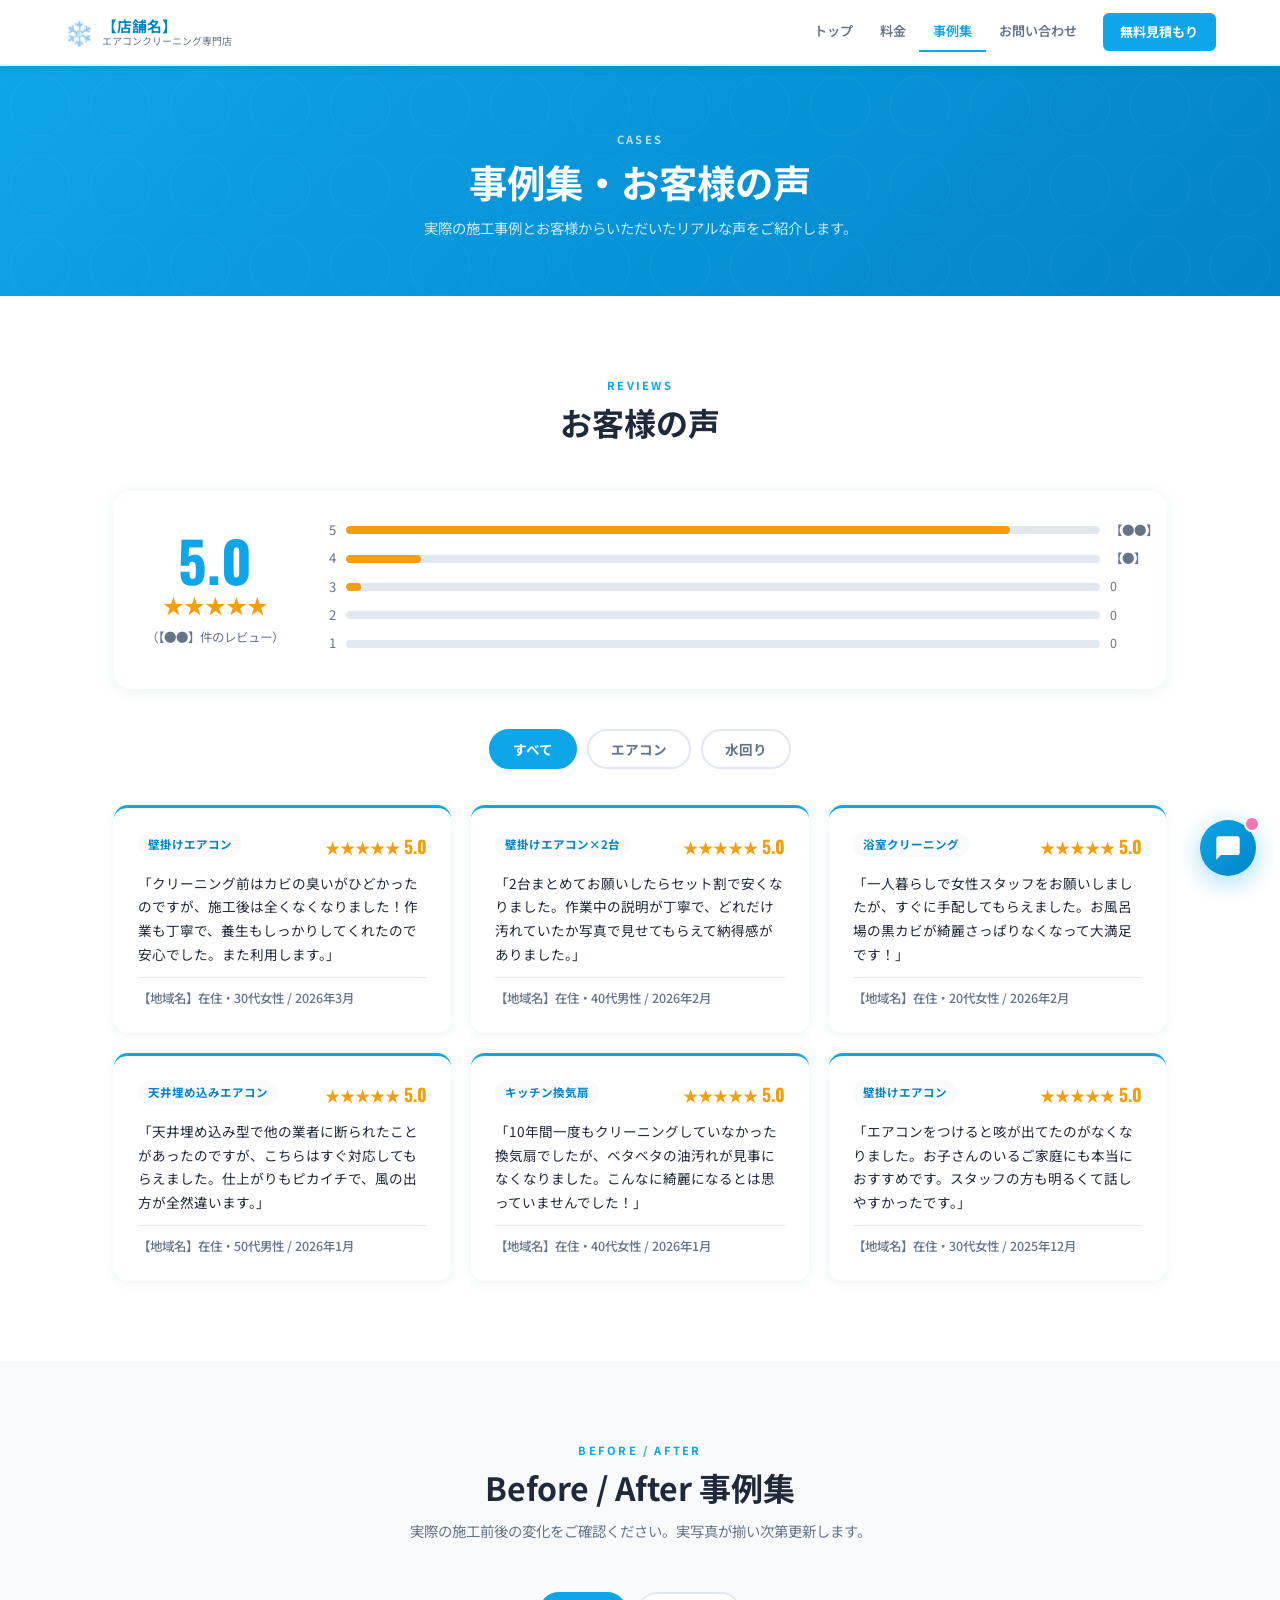
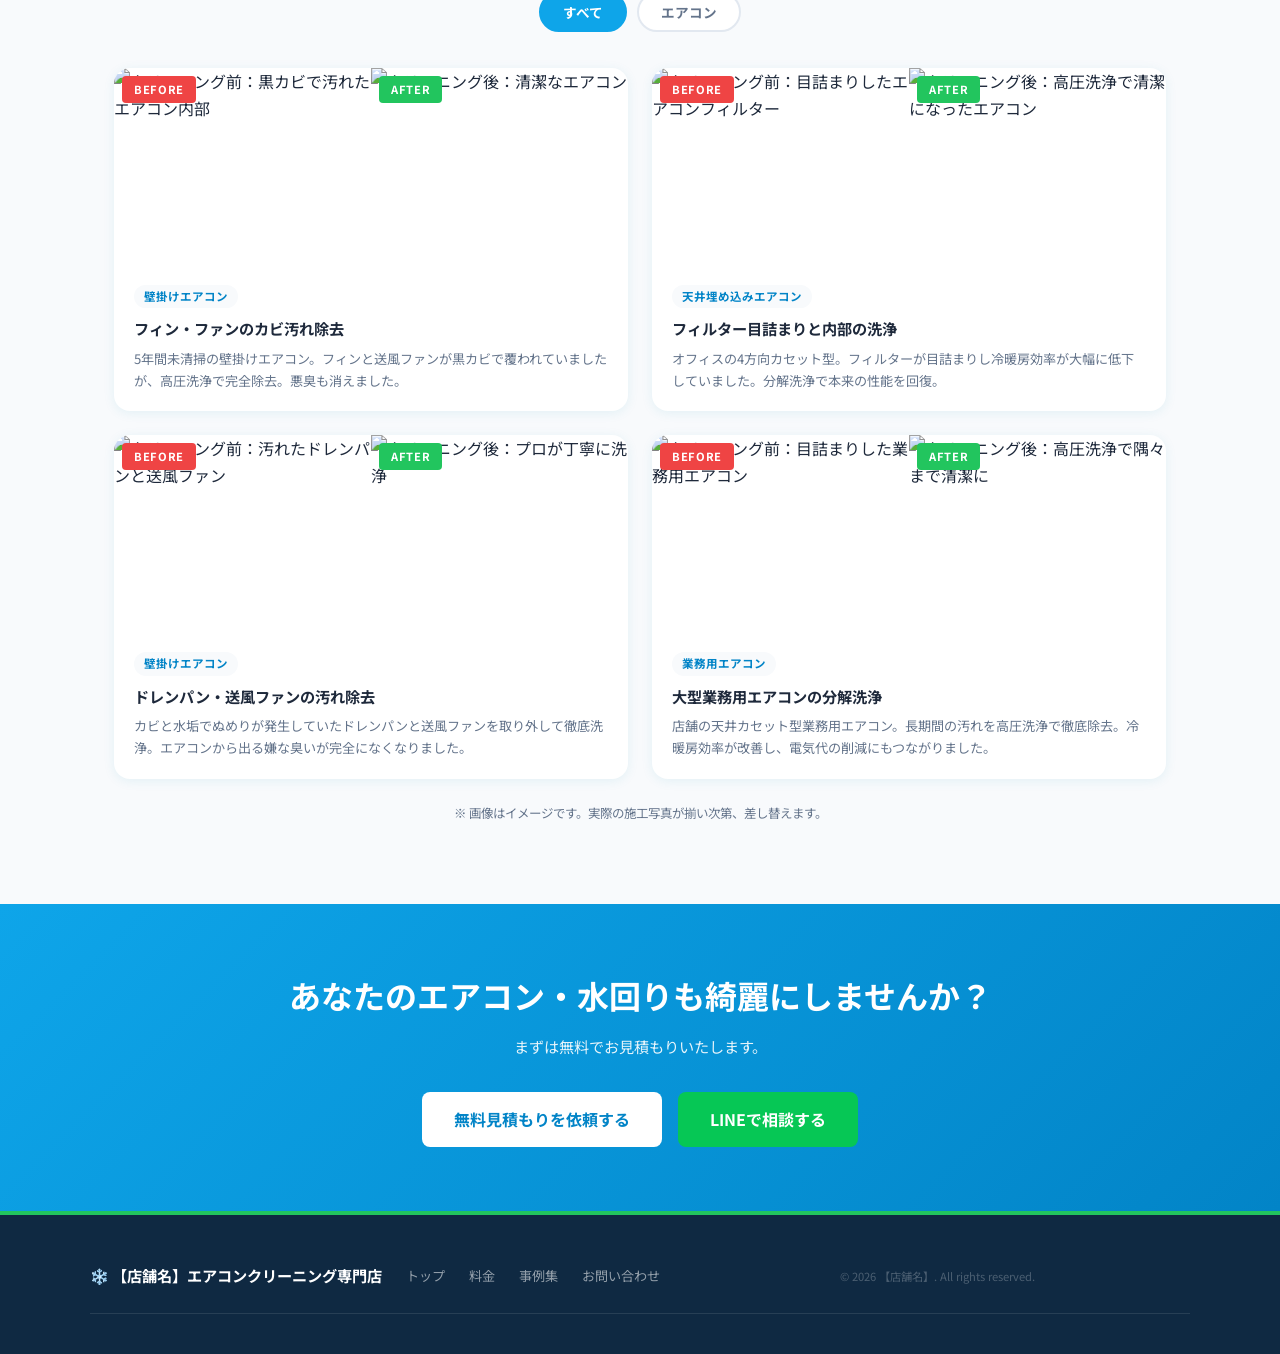
==== cases.html @ 5e92447d "エアコンクリーニング専門店HP 初版 Co-Authored-By: Claude Sonnet 4.6 <noreply@anthropic.com>" ====
<!DOCTYPE html>
<html lang="ja">
<head>
  <meta charset="UTF-8">
  <meta name="viewport" content="width=device-width, initial-scale=1.0">
  <title>事例集・お客様の声 | 【地域名】エアコンクリーニング専門店</title>
  <meta name="description" content="エアコンクリーニング・水回りクリーニングのBefore/After事例とお客様の声。カビ・臭いの除去実績を写真つきで紹介。【地域名】対応。">
  <link rel="preconnect" href="https://fonts.googleapis.com">
  <link rel="preconnect" href="https://fonts.gstatic.com" crossorigin>
  <link href="https://fonts.googleapis.com/css2?family=Noto+Sans+JP:wght@400;500;700&family=Oswald:wght@500;700&display=swap" rel="stylesheet">
  <link rel="stylesheet" href="common.css">
  <style>
    /* ── フィルターボタン ── */
    .filter-bar {
      display: flex;
      gap: 10px;
      flex-wrap: wrap;
      justify-content: center;
      margin-bottom: 36px;
    }
    .filter-btn {
      padding: 8px 22px;
      border: 2px solid var(--border);
      border-radius: 24px;
      background: var(--white);
      color: var(--muted);
      font-size: 0.85rem;
      font-weight: 700;
      cursor: pointer;
      transition: all 0.2s;
      font-family: 'Noto Sans JP', sans-serif;
    }
    .filter-btn:hover, .filter-btn.active {
      border-color: var(--primary);
      background: var(--primary);
      color: var(--white);
    }

    /* ── レビューカード ── */
    .reviews-grid {
      display: grid;
      grid-template-columns: 1fr;
      gap: 20px;
    }
    @media (min-width: 640px) {
      .reviews-grid { grid-template-columns: repeat(2, 1fr); }
    }
    @media (min-width: 960px) {
      .reviews-grid { grid-template-columns: repeat(3, 1fr); }
    }
    .review-card {
      background: var(--white);
      border-radius: 14px;
      padding: 24px;
      box-shadow: 0 2px 12px rgba(8,145,178,0.09);
      border-top: 3px solid var(--primary);
      display: flex;
      flex-direction: column;
      gap: 10px;
      transition: box-shadow 0.2s;
    }
    .review-card:hover { box-shadow: 0 8px 28px rgba(8,145,178,0.16); }
    .review-card-top {
      display: flex;
      justify-content: space-between;
      align-items: flex-start;
      flex-wrap: wrap;
      gap: 6px;
    }
    .review-tag {
      display: inline-block;
      background: var(--gray);
      color: var(--primary2);
      font-size: 0.72rem;
      padding: 3px 10px;
      border-radius: 20px;
      font-weight: 700;
    }
    .review-stars { color: #F59E0B; font-size: 0.95rem; }
    .review-score {
      font-family: 'Oswald', sans-serif;
      font-size: 1.1rem;
      font-weight: 700;
      color: #F59E0B;
      margin-left: 4px;
    }
    .review-text {
      font-size: 0.85rem;
      color: var(--charcoal);
      line-height: 1.75;
      margin: 0;
      flex: 1;
    }
    .review-meta {
      font-size: 0.78rem;
      color: var(--muted);
      font-weight: 500;
      border-top: 1px solid var(--border);
      padding-top: 10px;
      margin-top: auto;
    }

    /* ── 総合評価バー ── */
    .rating-summary {
      background: var(--white);
      border-radius: 16px;
      padding: 28px 32px;
      box-shadow: 0 2px 16px rgba(8,145,178,0.1);
      display: flex;
      gap: 32px;
      align-items: center;
      flex-wrap: wrap;
      margin-bottom: 40px;
    }
    .rating-big {
      text-align: center;
      flex-shrink: 0;
    }
    .rating-big-num {
      font-family: 'Oswald', sans-serif;
      font-size: 3.5rem;
      font-weight: 700;
      color: var(--primary);
      line-height: 1;
    }
    .rating-big-stars { color: #F59E0B; font-size: 1.3rem; }
    .rating-big-count { font-size: 0.78rem; color: var(--muted); margin-top: 4px; }
    .rating-bars { flex: 1; min-width: 200px; }
    .rating-bar-row {
      display: flex;
      align-items: center;
      gap: 10px;
      margin-bottom: 6px;
      font-size: 0.82rem;
    }
    .rating-bar-label { color: var(--muted); width: 20px; text-align: right; flex-shrink: 0; }
    .rating-bar-track {
      flex: 1;
      height: 8px;
      background: var(--border);
      border-radius: 4px;
      overflow: hidden;
    }
    .rating-bar-fill {
      height: 100%;
      background: #F59E0B;
      border-radius: 4px;
    }
    .rating-bar-count { color: var(--muted); width: 24px; flex-shrink: 0; font-size: 0.78rem; }

    /* ── Before/After カード ── */
    .ba-grid {
      display: grid;
      grid-template-columns: 1fr;
      gap: 24px;
    }
    @media (min-width: 640px) {
      .ba-grid { grid-template-columns: repeat(2, 1fr); }
    }
    .ba-card {
      background: var(--white);
      border-radius: 16px;
      overflow: hidden;
      box-shadow: 0 2px 12px rgba(8,145,178,0.09);
      transition: box-shadow 0.2s;
    }
    .ba-card:hover { box-shadow: 0 8px 28px rgba(8,145,178,0.16); }
    .ba-images {
      display: grid;
      grid-template-columns: 1fr 1fr;
    }
    .ba-img {
      position: relative;
      aspect-ratio: 4/3;
      overflow: hidden;
    }
    .ba-img img {
      width: 100%;
      height: 100%;
      object-fit: cover;
      display: block;
      transition: transform 0.4s ease;
    }
    .ba-card:hover .ba-img img { transform: scale(1.04); }
    .ba-label {
      position: absolute;
      top: 8px;
      left: 8px;
      font-size: 0.7rem;
      font-weight: 700;
      padding: 4px 12px;
      border-radius: 4px;
      letter-spacing: 0.06em;
      z-index: 1;
    }
    .ba-img.before .ba-label { background: #EF4444; color: var(--white); }
    .ba-img.after  .ba-label { background: var(--green); color: var(--white); }
    .ba-body { padding: 20px; }
    .ba-tag {
      display: inline-block;
      background: var(--gray);
      color: var(--primary2);
      font-size: 0.72rem;
      padding: 2px 10px;
      border-radius: 20px;
      font-weight: 700;
      margin-bottom: 8px;
    }
    .ba-body h3 {
      font-size: 0.95rem;
      font-weight: 700;
      color: var(--charcoal);
      margin: 0 0 6px;
    }
    .ba-body p {
      font-size: 0.82rem;
      color: var(--muted);
      line-height: 1.65;
      margin: 0;
    }

    /* フェードイン */
    .fade-in { opacity: 0; transform: translateY(20px); transition: opacity 0.6s ease, transform 0.6s ease; }
    .fade-in.visible { opacity: 1; transform: none; }

    /* フィルター非表示 */
    .review-card[data-hidden], .ba-card[data-hidden] { display: none; }
  </style>
</head>
<body>

<!-- ヘッダー -->
<header class="site-header">
  <div class="header-inner">
    <a class="site-logo" href="index.html">
      <span class="logo-icon">❄️</span>
      <span class="logo-text">【店舗名】<small>エアコンクリーニング専門店</small></span>
    </a>
    <button class="hamburger" id="hamburger" aria-label="メニューを開く" aria-expanded="false">
      <span></span><span></span><span></span>
    </button>
    <nav class="global-nav" id="global-nav" aria-hidden="true">
      <ul>
        <li><a href="index.html">トップ</a></li>
        <li><a href="price.html">料金</a></li>
        <li><a href="cases.html" class="active">事例集</a></li>
        <li><a href="contact.html">お問い合わせ</a></li>
      </ul>
      <a href="contact.html" class="btn-primary nav-cta">無料見積もり</a>
    </nav>
  </div>
</header>

<!-- ページヒーロー -->
<div class="page-hero">
  <div class="container">
    <p class="page-hero-label">CASES</p>
    <h1 class="page-hero-title">事例集・お客様の声</h1>
    <p class="page-hero-desc">実際の施工事例とお客様からいただいたリアルな声をご紹介します。</p>
  </div>
</div>

<!-- お客様の声 -->
<section class="section" style="background: var(--white);">
  <div class="container">
    <div class="section-header fade-in">
      <p class="section-label">REVIEWS</p>
      <h2 class="section-title">お客様の声</h2>
    </div>

    <!-- 総合評価 -->
    <div class="rating-summary fade-in">
      <div class="rating-big">
        <div class="rating-big-num">5.0</div>
        <div class="rating-big-stars">★★★★★</div>
        <div class="rating-big-count">（【●●】件のレビュー）</div>
      </div>
      <div class="rating-bars">
        <div class="rating-bar-row">
          <span class="rating-bar-label">5</span>
          <div class="rating-bar-track"><div class="rating-bar-fill" style="width:88%"></div></div>
          <span class="rating-bar-count">【●●】</span>
        </div>
        <div class="rating-bar-row">
          <span class="rating-bar-label">4</span>
          <div class="rating-bar-track"><div class="rating-bar-fill" style="width:10%"></div></div>
          <span class="rating-bar-count">【●】</span>
        </div>
        <div class="rating-bar-row">
          <span class="rating-bar-label">3</span>
          <div class="rating-bar-track"><div class="rating-bar-fill" style="width:2%"></div></div>
          <span class="rating-bar-count">0</span>
        </div>
        <div class="rating-bar-row">
          <span class="rating-bar-label">2</span>
          <div class="rating-bar-track"><div class="rating-bar-fill" style="width:0%"></div></div>
          <span class="rating-bar-count">0</span>
        </div>
        <div class="rating-bar-row">
          <span class="rating-bar-label">1</span>
          <div class="rating-bar-track"><div class="rating-bar-fill" style="width:0%"></div></div>
          <span class="rating-bar-count">0</span>
        </div>
      </div>
    </div>

    <!-- フィルター -->
    <div class="filter-bar fade-in" id="review-filter">
      <button class="filter-btn active" data-filter="all">すべて</button>
      <button class="filter-btn" data-filter="aircon">エアコン</button>
      <button class="filter-btn" data-filter="water">水回り</button>
    </div>

    <!-- レビューカード -->
    <div class="reviews-grid" id="reviews-grid">
      <div class="review-card fade-in" data-category="aircon">
        <div class="review-card-top">
          <span class="review-tag">壁掛けエアコン</span>
          <span><span class="review-stars">★★★★★</span><span class="review-score">5.0</span></span>
        </div>
        <p class="review-text">「クリーニング前はカビの臭いがひどかったのですが、施工後は全くなくなりました！作業も丁寧で、養生もしっかりしてくれたので安心でした。また利用します。」</p>
        <div class="review-meta">【地域名】在住・30代女性 / 2026年3月</div>
      </div>

      <div class="review-card fade-in" data-category="aircon">
        <div class="review-card-top">
          <span class="review-tag">壁掛けエアコン×2台</span>
          <span><span class="review-stars">★★★★★</span><span class="review-score">5.0</span></span>
        </div>
        <p class="review-text">「2台まとめてお願いしたらセット割で安くなりました。作業中の説明が丁寧で、どれだけ汚れていたか写真で見せてもらえて納得感がありました。」</p>
        <div class="review-meta">【地域名】在住・40代男性 / 2026年2月</div>
      </div>

      <div class="review-card fade-in" data-category="water">
        <div class="review-card-top">
          <span class="review-tag">浴室クリーニング</span>
          <span><span class="review-stars">★★★★★</span><span class="review-score">5.0</span></span>
        </div>
        <p class="review-text">「一人暮らしで女性スタッフをお願いしましたが、すぐに手配してもらえました。お風呂場の黒カビが綺麗さっぱりなくなって大満足です！」</p>
        <div class="review-meta">【地域名】在住・20代女性 / 2026年2月</div>
      </div>

      <div class="review-card fade-in" data-category="aircon">
        <div class="review-card-top">
          <span class="review-tag">天井埋め込みエアコン</span>
          <span><span class="review-stars">★★★★★</span><span class="review-score">5.0</span></span>
        </div>
        <p class="review-text">「天井埋め込み型で他の業者に断られたことがあったのですが、こちらはすぐ対応してもらえました。仕上がりもピカイチで、風の出方が全然違います。」</p>
        <div class="review-meta">【地域名】在住・50代男性 / 2026年1月</div>
      </div>

      <div class="review-card fade-in" data-category="water">
        <div class="review-card-top">
          <span class="review-tag">キッチン換気扇</span>
          <span><span class="review-stars">★★★★★</span><span class="review-score">5.0</span></span>
        </div>
        <p class="review-text">「10年間一度もクリーニングしていなかった換気扇でしたが、ベタベタの油汚れが見事になくなりました。こんなに綺麗になるとは思っていませんでした！」</p>
        <div class="review-meta">【地域名】在住・40代女性 / 2026年1月</div>
      </div>

      <div class="review-card fade-in" data-category="aircon">
        <div class="review-card-top">
          <span class="review-tag">壁掛けエアコン</span>
          <span><span class="review-stars">★★★★★</span><span class="review-score">5.0</span></span>
        </div>
        <p class="review-text">「エアコンをつけると咳が出てたのがなくなりました。お子さんのいるご家庭にも本当におすすめです。スタッフの方も明るくて話しやすかったです。」</p>
        <div class="review-meta">【地域名】在住・30代女性 / 2025年12月</div>
      </div>
    </div>
  </div>
</section>

<!-- Before/After 事例集 -->
<section class="section" style="background: var(--gray);">
  <div class="container">
    <div class="section-header fade-in">
      <p class="section-label">BEFORE / AFTER</p>
      <h2 class="section-title">Before / After 事例集</h2>
      <p class="section-desc">実際の施工前後の変化をご確認ください。実写真が揃い次第更新します。</p>
    </div>

    <!-- フィルター -->
    <div class="filter-bar fade-in" id="ba-filter">
      <button class="filter-btn active" data-filter="all">すべて</button>
      <button class="filter-btn" data-filter="aircon">エアコン</button>
    </div>

    <div class="ba-grid" id="ba-grid">
      <!-- エアコン事例1 -->
      <div class="ba-card fade-in" data-category="aircon">
        <div class="ba-images">
          <div class="ba-img before">
            <span class="ba-label">BEFORE</span>
            <img src="https://images.unsplash.com/photo-1558618666-fcd25c85cd64?w=500&q=75&auto=format&fit=crop&sat=-80&bri=-20"
                 alt="クリーニング前：黒カビで汚れたエアコン内部">
          </div>
          <div class="ba-img after">
            <span class="ba-label">AFTER</span>
            <img src="https://images.unsplash.com/photo-1621905251189-9e3c8d37c8b2?w=500&q=75&auto=format&fit=crop"
                 alt="クリーニング後：清潔なエアコン">
          </div>
        </div>
        <div class="ba-body">
          <span class="ba-tag">壁掛けエアコン</span>
          <h3>フィン・ファンのカビ汚れ除去</h3>
          <p>5年間未清掃の壁掛けエアコン。フィンと送風ファンが黒カビで覆われていましたが、高圧洗浄で完全除去。悪臭も消えました。</p>
        </div>
      </div>

      <!-- エアコン事例2 -->
      <div class="ba-card fade-in" data-category="aircon">
        <div class="ba-images">
          <div class="ba-img before">
            <span class="ba-label">BEFORE</span>
            <img src="https://images.unsplash.com/photo-1584820927498-cad076eea68c?w=500&q=75&auto=format&fit=crop"
                 alt="クリーニング前：目詰まりしたエアコンフィルター">
          </div>
          <div class="ba-img after">
            <span class="ba-label">AFTER</span>
            <img src="https://images.unsplash.com/photo-1621905251189-9e3c8d37c8b2?w=500&q=75&auto=format&fit=crop&crop=top"
                 alt="クリーニング後：高圧洗浄で清潔になったエアコン">
          </div>
        </div>
        <div class="ba-body">
          <span class="ba-tag">天井埋め込みエアコン</span>
          <h3>フィルター目詰まりと内部の洗浄</h3>
          <p>オフィスの4方向カセット型。フィルターが目詰まりし冷暖房効率が大幅に低下していました。分解洗浄で本来の性能を回復。</p>
        </div>
      </div>

      <!-- エアコン事例3：ドレンパン・送風ファン -->
      <div class="ba-card fade-in" data-category="aircon">
        <div class="ba-images">
          <div class="ba-img before">
            <span class="ba-label">BEFORE</span>
            <img src="https://images.unsplash.com/photo-1558618666-fcd25c85cd64?w=500&q=75&auto=format&fit=crop&sat=-80&bri=-30"
                 alt="クリーニング前：汚れたドレンパンと送風ファン">
          </div>
          <div class="ba-img after">
            <span class="ba-label">AFTER</span>
            <img src="https://images.unsplash.com/photo-1581578731548-c64695cc6952?w=500&q=75&auto=format&fit=crop"
                 alt="クリーニング後：プロが丁寧に洗浄">
          </div>
        </div>
        <div class="ba-body">
          <span class="ba-tag">壁掛けエアコン</span>
          <h3>ドレンパン・送風ファンの汚れ除去</h3>
          <p>カビと水垢でぬめりが発生していたドレンパンと送風ファンを取り外して徹底洗浄。エアコンから出る嫌な臭いが完全になくなりました。</p>
        </div>
      </div>

      <!-- エアコン事例4：業務用エアコン -->
      <div class="ba-card fade-in" data-category="aircon">
        <div class="ba-images">
          <div class="ba-img before">
            <span class="ba-label">BEFORE</span>
            <img src="https://images.unsplash.com/photo-1584820927498-cad076eea68c?w=500&q=75&auto=format&fit=crop&sat=-80&bri=-30"
                 alt="クリーニング前：目詰まりした業務用エアコン">
          </div>
          <div class="ba-img after">
            <span class="ba-label">AFTER</span>
            <img src="https://images.unsplash.com/photo-1621905251189-9e3c8d37c8b2?w=500&q=75&auto=format&fit=crop"
                 alt="クリーニング後：高圧洗浄で隅々まで清潔に">
          </div>
        </div>
        <div class="ba-body">
          <span class="ba-tag">業務用エアコン</span>
          <h3>大型業務用エアコンの分解洗浄</h3>
          <p>店舗の天井カセット型業務用エアコン。長期間の汚れを高圧洗浄で徹底除去。冷暖房効率が改善し、電気代の削減にもつながりました。</p>
        </div>
      </div>
    </div>

    <p class="fade-in" style="text-align:center; margin-top: 24px; font-size: 0.78rem; color: var(--muted);">
      ※ 画像はイメージです。実際の施工写真が揃い次第、差し替えます。
    </p>
  </div>
</section>

<!-- CTA -->
<section style="background: linear-gradient(135deg, var(--primary) 0%, var(--primary2) 100%); color: var(--white); text-align: center; padding: 64px 24px;" class="fade-in">
  <h2 style="font-size: clamp(1.4rem, 3.5vw, 2rem); font-weight: 700; margin: 0 0 12px;">あなたのエアコン・水回りも綺麗にしませんか？</h2>
  <p style="font-size: 0.95rem; opacity: 0.9; margin: 0 0 32px;">まずは無料でお見積もりいたします。</p>
  <div style="display: flex; gap: 16px; justify-content: center; flex-wrap: wrap;">
    <a href="contact.html" style="background: var(--white); color: var(--primary2); font-weight: 700; padding: 14px 32px; border-radius: 8px; text-decoration: none; font-size: 1rem; transition: background 0.2s;">無料見積もりを依頼する</a>
    <a href="contact.html" style="display: inline-flex; align-items: center; gap: 8px; background: #06C755; color: var(--white); font-size: 1rem; font-weight: 700; padding: 14px 32px; border-radius: 8px; text-decoration: none; transition: background 0.2s;">LINEで相談する</a>
  </div>
</section>

<!-- フッター -->
<footer class="site-footer">
  <div class="footer-inner">
    <div class="footer-logo">
      <span>❄️ 【店舗名】エアコンクリーニング専門店</span>
    </div>
    <nav class="footer-nav">
      <a href="index.html">トップ</a>
      <a href="price.html">料金</a>
      <a href="cases.html">事例集</a>
      <a href="contact.html">お問い合わせ</a>
    </nav>
    <p class="footer-copy">&copy; 2026 【店舗名】. All rights reserved.</p>
  </div>
</footer>

<!-- チャットボット -->
<div class="chatbot-launcher" id="chatbot-launcher" aria-label="チャットを開く">
  <svg width="28" height="28" viewBox="0 0 24 24" fill="currentColor"><path d="M20 2H4c-1.1 0-2 .9-2 2v18l4-4h14c1.1 0 2-.9 2-2V4c0-1.1-.9-2-2-2z"/></svg>
  <span class="badge-dot"></span>
</div>
<div class="chatbot-window" id="chatbot-window" aria-hidden="true">
  <div class="chatbot-header">
    <span>💬 サポートチャット</span>
    <button class="chatbot-close" aria-label="チャットを閉じる">✕</button>
  </div>
  <div class="chatbot-messages" id="chatbot-messages"></div>
  <div class="chatbot-quick" id="chatbot-quick"></div>
  <div class="chatbot-input-row">
    <input type="text" class="chatbot-input" placeholder="質問を入力…" aria-label="メッセージを入力">
    <button class="chatbot-send" aria-label="送信">
      <svg width="18" height="18" viewBox="0 0 24 24" fill="currentColor"><path d="M2.01 21L23 12 2.01 3 2 10l15 2-15 2z"/></svg>
    </button>
  </div>
</div>

<script src="js/chatbot.js"></script>
<script>
/* ハンバーガーメニュー */
const hamburger = document.getElementById('hamburger');
const globalNav = document.getElementById('global-nav');
if (hamburger && globalNav) {
  hamburger.addEventListener('click', () => {
    const isOpen = hamburger.getAttribute('aria-expanded') === 'true';
    hamburger.setAttribute('aria-expanded', !isOpen);
    hamburger.classList.toggle('open', !isOpen);
    globalNav.classList.toggle('open', !isOpen);
    globalNav.setAttribute('aria-hidden', isOpen);
  });
}

/* フィルター機能（レビュー） */
function setupFilter(filterId, gridId) {
  const bar = document.getElementById(filterId);
  const grid = document.getElementById(gridId);
  if (!bar || !grid) return;
  bar.addEventListener('click', e => {
    const btn = e.target.closest('.filter-btn');
    if (!btn) return;
    bar.querySelectorAll('.filter-btn').forEach(b => b.classList.remove('active'));
    btn.classList.add('active');
    const filter = btn.dataset.filter;
    grid.querySelectorAll('[data-category]').forEach(card => {
      if (filter === 'all' || card.dataset.category === filter) {
        delete card.dataset.hidden;
        card.style.display = '';
      } else {
        card.dataset.hidden = '1';
        card.style.display = 'none';
      }
    });
  });
}
setupFilter('review-filter', 'reviews-grid');
setupFilter('ba-filter', 'ba-grid');

/* フェードイン */
const fadeEls = document.querySelectorAll('.fade-in');
if ('IntersectionObserver' in window) {
  const io = new IntersectionObserver((entries) => {
    entries.forEach(e => { if (e.isIntersecting) { e.target.classList.add('visible'); io.unobserve(e.target); } });
  }, { threshold: 0.1 });
  fadeEls.forEach(el => io.observe(el));
} else {
  fadeEls.forEach(el => el.classList.add('visible'));
}
</script>
</body>
</html>
---- common.css ----
/* =====================================================
   エアコンクリーニング専門店 — 共通スタイル
   カラー：水色・黄緑・ピンク（清潔・爽快・信頼）
   ===================================================== */

/* ── CSS変数 ── */
:root {
  --primary:   #0EA5E9;   /* 水色メイン（明るい空色）*/
  --primary2:  #0284C7;   /* 水色ダーク */
  --primary-bg:#E0F7FA;   /* 水色超薄（背景）*/
  --green:     #22C55E;   /* 黄緑メイン */
  --green2:    #65A30D;   /* 黄緑ダーク */
  --green-bg:  #F0FDF4;   /* 黄緑超薄（背景）*/
  --pink:      #F472B6;   /* ピンクメイン */
  --pink2:     #DB2777;   /* ピンクダーク */
  --pink-bg:   #FDF2F8;   /* ピンク超薄（背景）*/
  --charcoal:  #1E293B;   /* テキスト */
  --bg:        #F8FAFC;   /* セクション背景（清潔感のある薄グレー）*/
  --muted:     #64748B;   /* サブテキスト */
  --border:    #E2E8F0;   /* ボーダー */
  --white:     #FFFFFF;

  /* 後方互換エイリアス（各HTMLページのインラインスタイルが参照） */
  --gray:      #F8FAFC;   /* 旧 #F0F9FF → 青みを抑えクリーンに */
  --primary3:  #E0F7FA;   /* 水色薄（旧 #CFFAFE）*/
  --green2:    #16A34A;   /* 黄緑ダーク */
  --pink2:     #DB2777;   /* ピンクダーク */
  --border:    #E2E8F0;   /* 旧 #BAE6FD → 薄くニュートラルに */
}

/* ── リセット ── */
*, *::before, *::after { box-sizing: border-box; margin: 0; padding: 0; }
html { scroll-behavior: smooth; }
body {
  font-family: 'Noto Sans JP', sans-serif;
  color: var(--charcoal);
  background: var(--white);
  line-height: 1.7;
  font-size: 16px;
  -webkit-font-smoothing: antialiased;
}
img { max-width: 100%; height: auto; display: block; }
a   { color: inherit; text-decoration: none; }
ul, ol { list-style: none; }

/* ── レイアウト ── */
/* HTMLで使うクラス名に両方対応 */
.container,
.section-inner {
  max-width: 1100px;
  margin: 0 auto;
  padding: 0 1.5rem;
}

/* ── セクション ── */
.section { padding: 5rem 1.5rem; }

.section-header {
  text-align: center;
  margin-bottom: 3rem;
}

/* セクションラベル（英字小見出し） */
.section-label,
.section-tag {
  display: block;
  font-size: 0.7rem;
  font-weight: 700;
  letter-spacing: 0.2em;
  text-transform: uppercase;
  color: var(--primary);
  margin-bottom: 0.4rem;
}

/* セクションタイトル */
.section-title {
  font-size: clamp(1.4rem, 3vw, 2rem);
  font-weight: 700;
  color: var(--charcoal);
  line-height: 1.3;
  margin-bottom: 0.6rem;
}

/* セクション説明文 */
.section-desc,
.section-lead {
  font-size: 0.9rem;
  color: var(--muted);
  line-height: 1.8;
  max-width: 560px;
  margin: 0 auto;
}

/* ── ボタン ── */
.btn-primary {
  display: inline-flex;
  align-items: center;
  justify-content: center;
  background: var(--primary);
  color: #fff;
  font-weight: 700;
  font-size: 0.95rem;
  padding: 0.85rem 2rem;
  border-radius: 8px;
  text-decoration: none;
  transition: all 0.2s;
  min-height: 44px;
  border: none;
  cursor: pointer;
  gap: 0.4rem;
}
.btn-primary:hover {
  background: var(--primary2);
  transform: translateY(-2px);
  box-shadow: 0 6px 20px rgba(14,165,233,.3);
}

/* 光背景用アウトラインボタン（水色ボーダー） */
.btn-outline {
  display: inline-flex;
  align-items: center;
  justify-content: center;
  border: 2px solid var(--primary);
  color: var(--primary);
  background: transparent;
  font-weight: 700;
  font-size: 0.95rem;
  padding: 0.8rem 2rem;
  border-radius: 8px;
  text-decoration: none;
  transition: all 0.2s;
  min-height: 44px;
  gap: 0.4rem;
}
.btn-outline:hover {
  background: var(--primary);
  color: #fff;
}

/* 暗背景用アウトラインボタン（白ボーダー） */
.btn-outline-white {
  display: inline-flex;
  align-items: center;
  justify-content: center;
  border: 2px solid rgba(255,255,255,0.7);
  color: rgba(255,255,255,0.9);
  background: transparent;
  font-weight: 700;
  font-size: 0.95rem;
  padding: 0.8rem 2rem;
  border-radius: 8px;
  text-decoration: none;
  transition: all 0.2s;
  min-height: 44px;
}
.btn-outline-white:hover {
  border-color: #fff;
  color: #fff;
  background: rgba(255,255,255,0.15);
}

/* ── ヘッダー ── */
.site-header {
  background: var(--white);
  position: sticky;
  top: 0;
  z-index: 100;
  border-bottom: 2px solid var(--primary-bg);
  box-shadow: 0 1px 12px rgba(0,0,0,0.06);
}

.header-inner {
  max-width: 1200px;
  margin: 0 auto;
  padding: 0 1.5rem;
  display: flex;
  align-items: center;
  justify-content: space-between;
  height: 64px;
  gap: 1rem;
}

/* ロゴ */
.site-logo,
.logo-area {
  display: flex;
  align-items: center;
  gap: 0.5rem;
  text-decoration: none;
  flex-shrink: 0;
  color: inherit;
}
.logo-icon { font-size: 1.5rem; line-height: 1; }
.logo-text {
  line-height: 1.25;
  font-weight: 700;
  font-size: 0.92rem;
  color: var(--primary2);
}
.logo-text small {
  display: block;
  font-size: 0.62rem;
  font-weight: 400;
  color: var(--muted);
}

/* グローバルナビ — class と id 両方に対応 */
.global-nav,
#global-nav {
  display: flex;
  align-items: center;
  gap: 0.25rem;
}
.global-nav ul,
#global-nav ul {
  display: flex;
  align-items: center;
  gap: 0;
  list-style: none;
}
.global-nav ul li a,
#global-nav ul li a {
  color: var(--muted);
  font-size: 0.82rem;
  font-weight: 600;
  padding: 0.5rem 0.85rem;
  display: block;
  transition: color 0.2s;
  border-bottom: 2px solid transparent;
  white-space: nowrap;
}
.global-nav ul li a:hover,
.global-nav ul li a.active,
#global-nav ul li a:hover,
#global-nav ul li a.active {
  color: var(--primary);
  border-bottom-color: var(--primary);
}

/* ナビ内CTAボタン */
.nav-cta {
  background: var(--primary) !important;
  color: #fff !important;
  font-weight: 700 !important;
  font-size: 0.82rem !important;
  padding: 0.5rem 1.1rem !important;
  border-radius: 6px !important;
  margin-left: 0.5rem;
  white-space: nowrap;
  border-bottom: none !important;
  min-height: 36px;
  display: inline-flex !important;
  align-items: center;
  text-decoration: none;
  transition: background 0.2s;
}
.nav-cta:hover { background: var(--primary2) !important; }

/* ハンバーガー */
.hamburger,
.nav-toggle {
  display: none;
  flex-direction: column;
  gap: 5px;
  background: none;
  border: none;
  cursor: pointer;
  padding: 0.5rem;
  flex-shrink: 0;
  min-height: 44px;
  min-width: 44px;
  justify-content: center;
}
.hamburger span,
.nav-toggle span {
  display: block;
  width: 22px;
  height: 2px;
  background: var(--charcoal);
  border-radius: 2px;
  transition: all 0.3s;
}

/* ── ページヒーロー（下層ページ共通）── */
.page-hero {
  background: linear-gradient(135deg, var(--primary) 0%, var(--primary2) 100%);
  padding: 4rem 1.5rem 3.5rem;
  text-align: center;
  position: relative;
  overflow: hidden;
}
.page-hero::before {
  content: '';
  position: absolute;
  inset: 0;
  background: url("data:image/svg+xml,%3Csvg width='80' height='80' viewBox='0 0 80 80' xmlns='http://www.w3.org/2000/svg'%3E%3Cg fill='none'%3E%3Ccircle cx='40' cy='40' r='30' stroke='%23fff' stroke-width='0.5' stroke-opacity='0.08'/%3E%3C/g%3E%3C/svg%3E");
}
.page-hero .container { position: relative; z-index: 1; }

/* ラベル（"PRICE" / "CASES" など） */
.page-hero-label,
.page-hero-tag {
  display: block;
  font-size: 0.7rem;
  font-weight: 700;
  letter-spacing: 0.2em;
  text-transform: uppercase;
  color: rgba(255,255,255,0.7);
  margin-bottom: 0.5rem;
}

.page-hero-title {
  font-size: clamp(1.6rem, 4vw, 2.4rem);
  font-weight: 700;
  color: #fff;
  line-height: 1.3;
  margin-bottom: 0.5rem;
}

.page-hero-desc,
.page-hero-lead {
  font-size: 0.9rem;
  color: rgba(255,255,255,0.8);
  line-height: 1.75;
}

/* ── フッター ── */
.site-footer {
  background: #0F2942;
  color: rgba(255,255,255,0.65);
  padding: 3rem 1.5rem 1.5rem;
  border-top: 4px solid var(--green);
}
.footer-inner {
  max-width: 1100px;
  margin: 0 auto;
  display: flex;
  justify-content: space-between;
  align-items: center;
  flex-wrap: wrap;
  gap: 1.5rem;
  padding-bottom: 1.5rem;
  border-bottom: 1px solid rgba(255,255,255,0.1);
  margin-bottom: 1rem;
}
.footer-logo {
  font-size: 0.95rem;
  color: #fff;
  font-weight: 700;
}
/* footer-nav: フッターのリンクリスト */
.footer-nav,
.footer-links {
  display: flex;
  gap: 1.5rem;
  flex-wrap: wrap;
  align-items: center;
}
.footer-nav a,
.footer-links a {
  color: rgba(255,255,255,0.55);
  font-size: 0.82rem;
  transition: color 0.2s;
}
.footer-nav a:hover,
.footer-links a:hover { color: #fff; }

.footer-copy {
  max-width: 1100px;
  margin: 0 auto;
  text-align: center;
  font-size: 0.7rem;
  color: rgba(255,255,255,0.25);
}

/* ── お知らせリスト ── */
.news-list { display: flex; flex-direction: column; }
.news-item {
  display: flex;
  align-items: center;
  gap: 1rem;
  padding: 0.9rem 0;
  border-bottom: 1px solid var(--border);
  flex-wrap: wrap;
}
.news-item:last-child { border-bottom: none; }
.news-date {
  font-size: 0.78rem;
  color: var(--muted);
  white-space: nowrap;
}
/* .news-badge と .news-badge-label 両方に対応 */
.news-badge,
.news-badge-label {
  font-size: 0.65rem;
  font-weight: 700;
  padding: 0.15rem 0.6rem;
  border-radius: 3px;
  white-space: nowrap;
  color: #fff;
}
/* type別バッジカラー */
.type-campaign { background: var(--pink); }
.type-new      { background: var(--green); }
.type-info     { background: var(--primary); }
.type-notice   { background: #F59E0B; }

/* .news-title と .news-title-text 両方に対応 */
.news-title,
.news-title-text {
  font-size: 0.9rem;
  color: var(--charcoal);
  flex: 1;
  min-width: 160px;
}

/* ── フォーム ── */
.form-group { margin-bottom: 1.4rem; }
.form-label {
  display: flex;
  align-items: center;
  gap: 0.4rem;
  font-size: 0.85rem;
  font-weight: 700;
  color: var(--charcoal);
  margin-bottom: 0.5rem;
}
.required {
  background: var(--pink);
  color: #fff;
  font-size: 0.6rem;
  font-weight: 700;
  padding: 0.1rem 0.45rem;
  border-radius: 3px;
}
.form-input,
.form-select,
.form-textarea {
  width: 100%;
  padding: 0.85rem 1rem;
  border: 1.5px solid var(--border);
  border-radius: 8px;
  font-family: 'Noto Sans JP', sans-serif;
  font-size: 0.9rem;
  color: var(--charcoal);
  background: var(--white);
  transition: border-color 0.2s, box-shadow 0.2s;
  outline: none;
  min-height: 44px;
}
.form-input:focus,
.form-select:focus,
.form-textarea:focus {
  border-color: var(--primary);
  box-shadow: 0 0 0 3px rgba(14,165,233,.1);
}
.form-textarea { resize: vertical; min-height: 150px; line-height: 1.7; }
.privacy-check { margin: 1.2rem 0 1.8rem; }

/* ── FAQアコーディオン（共通ベース）── */
.faq-list { display: flex; flex-direction: column; gap: 0.5rem; }
.faq-item {
  background: var(--white);
  border-radius: 10px;
  border: 1px solid var(--border);
  overflow: hidden;
  transition: box-shadow 0.2s;
}
.faq-item:hover { box-shadow: 0 2px 12px rgba(14,165,233,.08); }

/* ── チャットボット ── */
.chatbot-launcher {
  position: fixed;
  bottom: 24px;
  right: 24px;
  z-index: 9000;
  width: 56px;
  height: 56px;
  background: linear-gradient(135deg, var(--primary), var(--primary2));
  border-radius: 50%;
  border: none;
  cursor: pointer;
  box-shadow: 0 6px 24px rgba(14,165,233,.4);
  display: flex;
  align-items: center;
  justify-content: center;
  color: #fff;
  transition: transform 0.25s, box-shadow 0.25s;
}
.chatbot-launcher:hover {
  transform: scale(1.1);
  box-shadow: 0 10px 32px rgba(14,165,233,.5);
}
.badge-dot {
  position: absolute;
  top: -4px;
  right: -4px;
  width: 16px;
  height: 16px;
  background: var(--pink);
  border-radius: 50%;
  border: 2px solid #fff;
}
.chatbot-window {
  position: fixed;
  bottom: 92px;
  right: 24px;
  z-index: 8999;
  width: min(360px, calc(100vw - 32px));
  max-height: 520px;
  background: var(--white);
  border-radius: 16px;
  box-shadow: 0 8px 40px rgba(0,0,0,0.14);
  display: flex;
  flex-direction: column;
  overflow: hidden;
  transform: scale(0.9) translateY(20px);
  opacity: 0;
  pointer-events: none;
  transition: transform 0.2s ease, opacity 0.2s ease;
  transform-origin: bottom right;
}
.chatbot-window.open {
  transform: scale(1) translateY(0);
  opacity: 1;
  pointer-events: all;
}
.chatbot-header {
  background: linear-gradient(135deg, var(--primary2), var(--primary));
  padding: 0.9rem 1rem;
  display: flex;
  align-items: center;
  justify-content: space-between;
  color: #fff;
  font-weight: 700;
  font-size: 0.9rem;
  border-bottom: 3px solid var(--green);
}
.chatbot-close {
  background: none;
  border: none;
  color: rgba(255,255,255,.7);
  cursor: pointer;
  font-size: 1rem;
  min-height: 44px;
  min-width: 44px;
  display: flex;
  align-items: center;
  justify-content: center;
  border-radius: 4px;
  transition: color 0.2s;
}
.chatbot-close:hover { color: #fff; }
.chatbot-messages {
  flex: 1;
  overflow-y: auto;
  padding: 1rem;
  display: flex;
  flex-direction: column;
  gap: 0.7rem;
  scroll-behavior: smooth;
}
.chat-msg { display: flex; max-width: 92%; }
.chat-msg.bot  { align-self: flex-start; }
.chat-msg.user { align-self: flex-end; flex-direction: row-reverse; }
.chat-bubble {
  padding: 0.65rem 1rem;
  border-radius: 16px;
  font-size: 0.84rem;
  line-height: 1.65;
}
.bot .chat-bubble {
  background: var(--bg);
  border-bottom-left-radius: 4px;
  color: var(--charcoal);
}
.user .chat-bubble {
  background: var(--primary);
  border-bottom-right-radius: 4px;
  color: #fff;
}
.bot .chat-bubble a { color: var(--primary2); text-decoration: underline; }
.chat-typing {
  display: flex;
  align-items: center;
  gap: 4px;
  padding: 0.75rem 1rem;
  background: var(--bg);
  border-radius: 16px;
  border-bottom-left-radius: 4px;
  align-self: flex-start;
}
.chat-typing span {
  width: 7px;
  height: 7px;
  background: var(--muted);
  border-radius: 50%;
  animation: chatTyping 1.2s infinite;
}
.chat-typing span:nth-child(2) { animation-delay: 0.2s; }
.chat-typing span:nth-child(3) { animation-delay: 0.4s; }
@keyframes chatTyping {
  0%,60%,100% { transform: translateY(0); opacity: 0.4; }
  30%          { transform: translateY(-5px); opacity: 1; }
}
.chatbot-quick {
  padding: 0.5rem 0.85rem;
  display: flex;
  flex-wrap: wrap;
  gap: 0.4rem;
  border-top: 1px solid var(--border);
  background: var(--bg);
}
.quick-btn {
  background: var(--white);
  border: 1.5px solid var(--border);
  border-radius: 99px;
  padding: 0.3rem 0.85rem;
  font-size: 0.75rem;
  cursor: pointer;
  transition: all 0.2s;
  color: var(--charcoal);
  font-family: 'Noto Sans JP', sans-serif;
  min-height: 36px;
}
.quick-btn:hover {
  background: var(--primary);
  color: #fff;
  border-color: var(--primary);
}
.chatbot-input-row {
  padding: 0.5rem 0.85rem;
  display: flex;
  gap: 0.4rem;
  border-top: 1px solid var(--border);
  background: var(--white);
}
.chatbot-input {
  flex: 1;
  border: 1.5px solid var(--border);
  border-radius: 99px;
  padding: 0.5rem 1rem;
  font-family: 'Noto Sans JP', sans-serif;
  font-size: 0.86rem;
  color: var(--charcoal);
  transition: border-color 0.2s;
  min-height: 40px;
  outline: none;
  background: var(--white);
}
.chatbot-input:focus { border-color: var(--primary); }
.chatbot-send {
  width: 40px;
  height: 40px;
  background: var(--primary);
  border: none;
  border-radius: 50%;
  color: #fff;
  cursor: pointer;
  display: flex;
  align-items: center;
  justify-content: center;
  transition: background 0.2s;
  flex-shrink: 0;
}
.chatbot-send:hover { background: var(--primary2); }

/* ── レスポンシブ ── */
@media (max-width: 768px) {
  .hamburger,
  .nav-toggle { display: flex; }

  .global-nav,
  #global-nav {
    display: none;
    position: absolute;
    top: 64px;
    left: 0;
    right: 0;
    background: var(--white);
    border-top: 1px solid var(--border);
    border-bottom: 3px solid var(--primary);
    padding: 1rem 0;
    z-index: 99;
    box-shadow: 0 8px 24px rgba(0,0,0,0.08);
    flex-direction: column;
    align-items: stretch;
  }
  .global-nav.open,
  #global-nav.open { display: flex; }

  .global-nav ul,
  #global-nav ul { flex-direction: column; }

  .global-nav ul li a,
  #global-nav ul li a {
    padding: 0.9rem 1.5rem;
    border-bottom: 1px solid var(--border);
    border-left: none;
    font-size: 0.95rem;
  }

  .nav-cta {
    margin: 0.75rem 1.5rem !important;
    display: flex !important;
    text-align: center;
    justify-content: center;
  }

  .footer-inner { flex-direction: column; align-items: flex-start; gap: 1rem; }
  .footer-nav, .footer-links { gap: 1rem; }
  .section { padding: 3.5rem 1.2rem; }
}

@media (max-width: 480px) {
  .page-hero { padding: 3rem 1.2rem 2.5rem; }
}
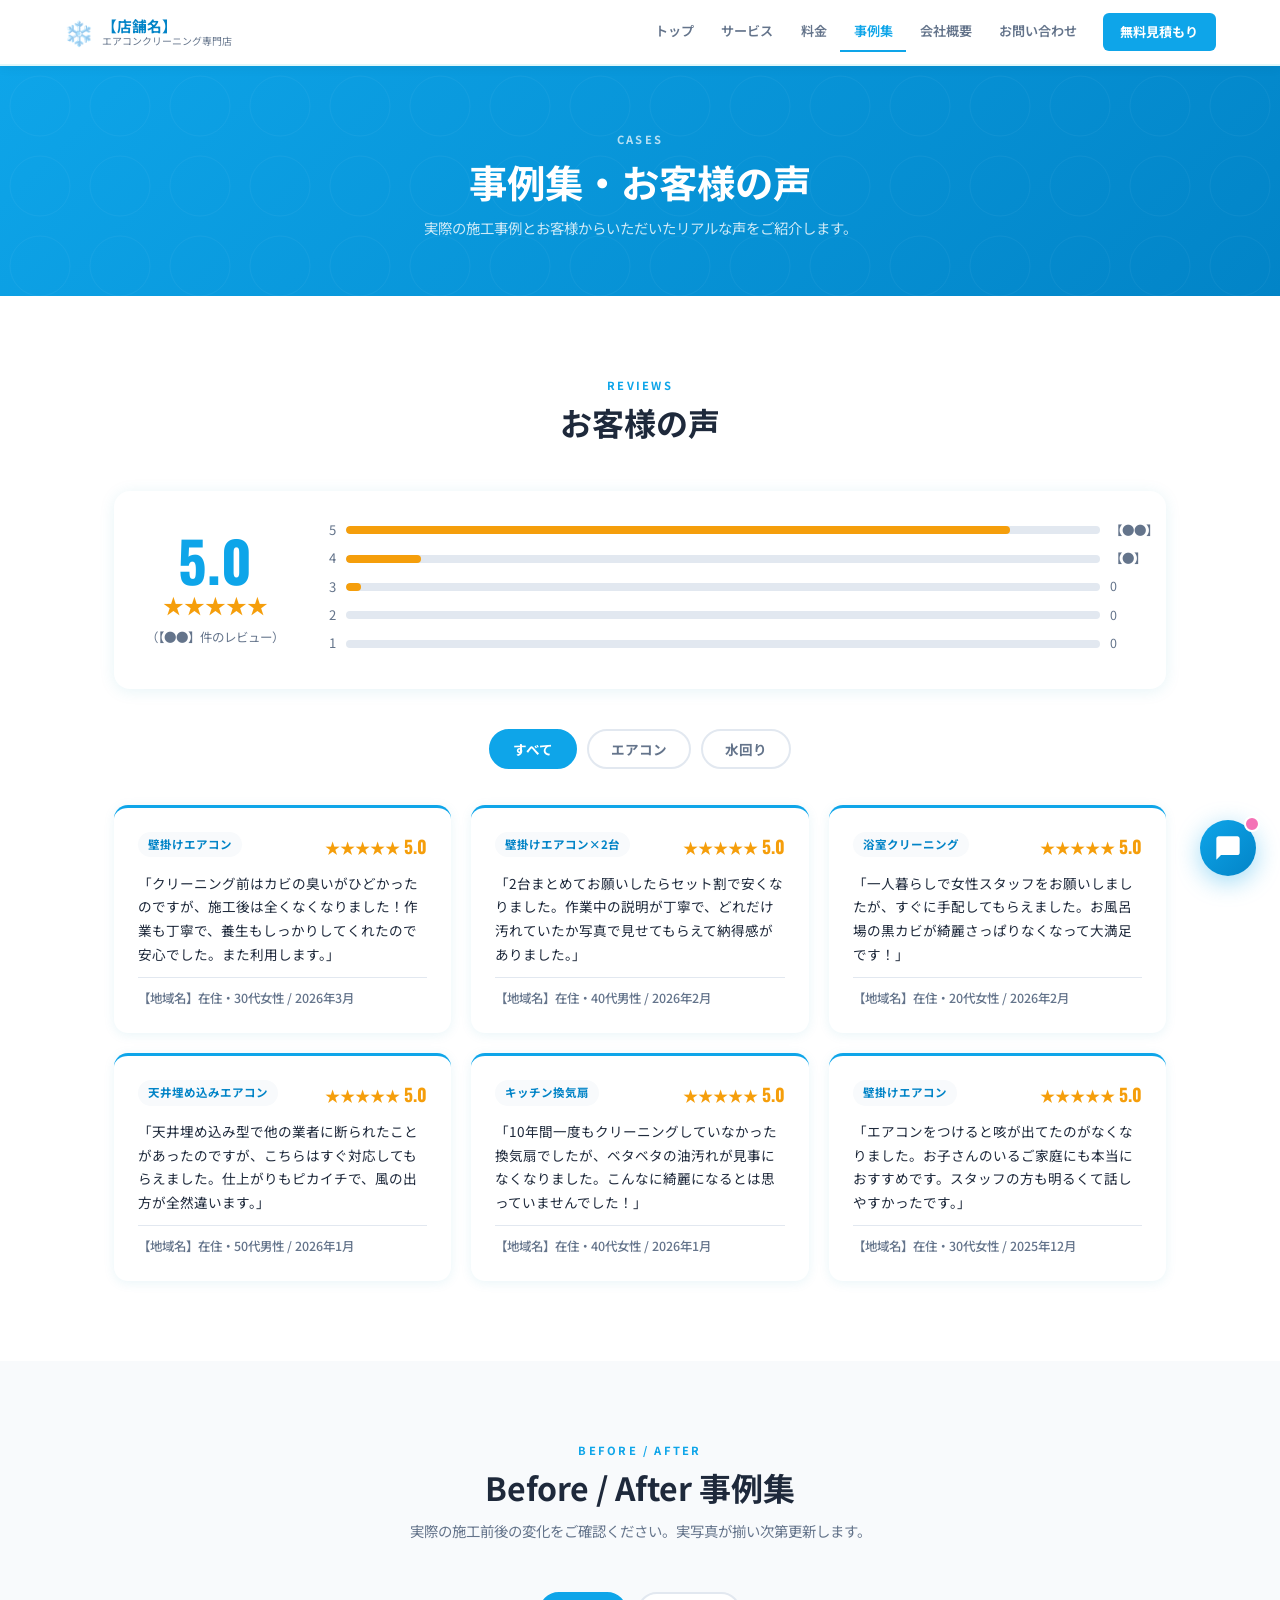
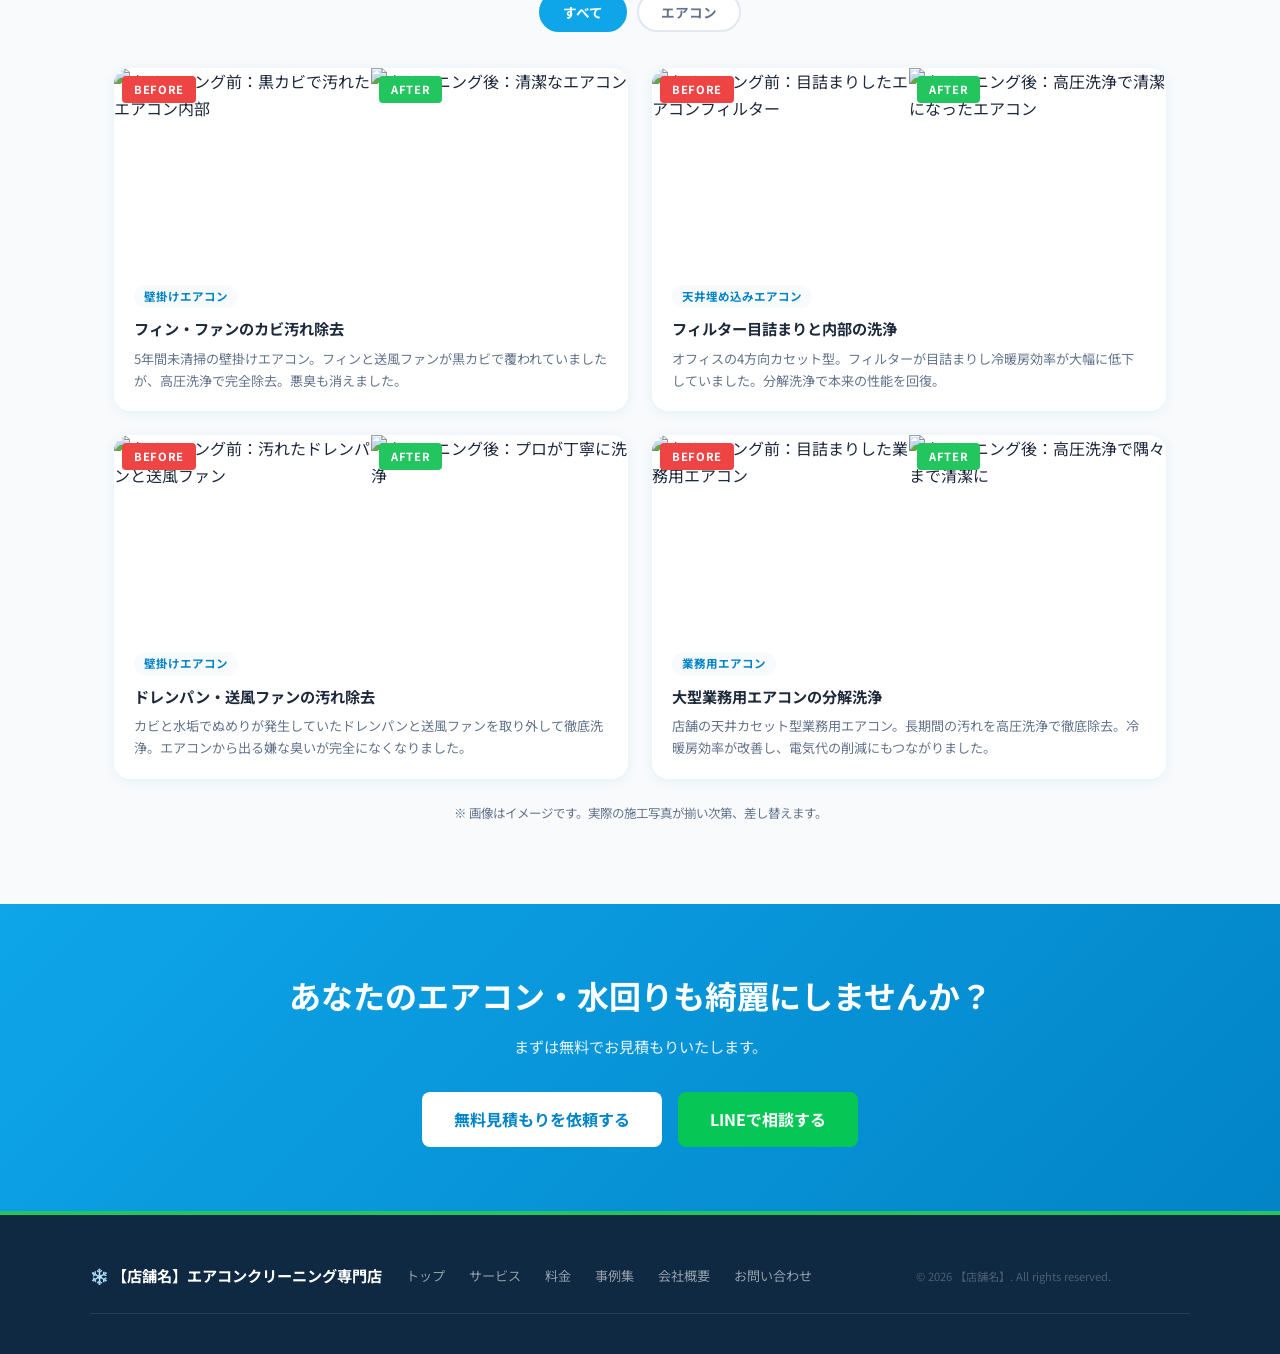
==== commit de2e70f0: "桜色CTA・サービスページ・会社概要ページを追加、全ナビ更新 Co-Authored-By: Claude Sonnet 4.6 <noreply@anthropic.com>" ====
--- a/cases.html
+++ b/cases.html
@@ -240,10 +240,12 @@
       <span></span><span></span><span></span>
     </button>
     <nav class="global-nav" id="global-nav" aria-hidden="true">
-      <ul>
+            <ul>
         <li><a href="index.html">トップ</a></li>
+        <li><a href="service.html">サービス</a></li>
         <li><a href="price.html">料金</a></li>
         <li><a href="cases.html" class="active">事例集</a></li>
+        <li><a href="about.html">会社概要</a></li>
         <li><a href="contact.html">お問い合わせ</a></li>
       </ul>
       <a href="contact.html" class="btn-primary nav-cta">無料見積もり</a>
@@ -495,8 +497,10 @@
     </div>
     <nav class="footer-nav">
       <a href="index.html">トップ</a>
+      <a href="service.html">サービス</a>
       <a href="price.html">料金</a>
       <a href="cases.html">事例集</a>
+      <a href="about.html">会社概要</a>
       <a href="contact.html">お問い合わせ</a>
     </nav>
     <p class="footer-copy">&copy; 2026 【店舗名】. All rights reserved.</p>
